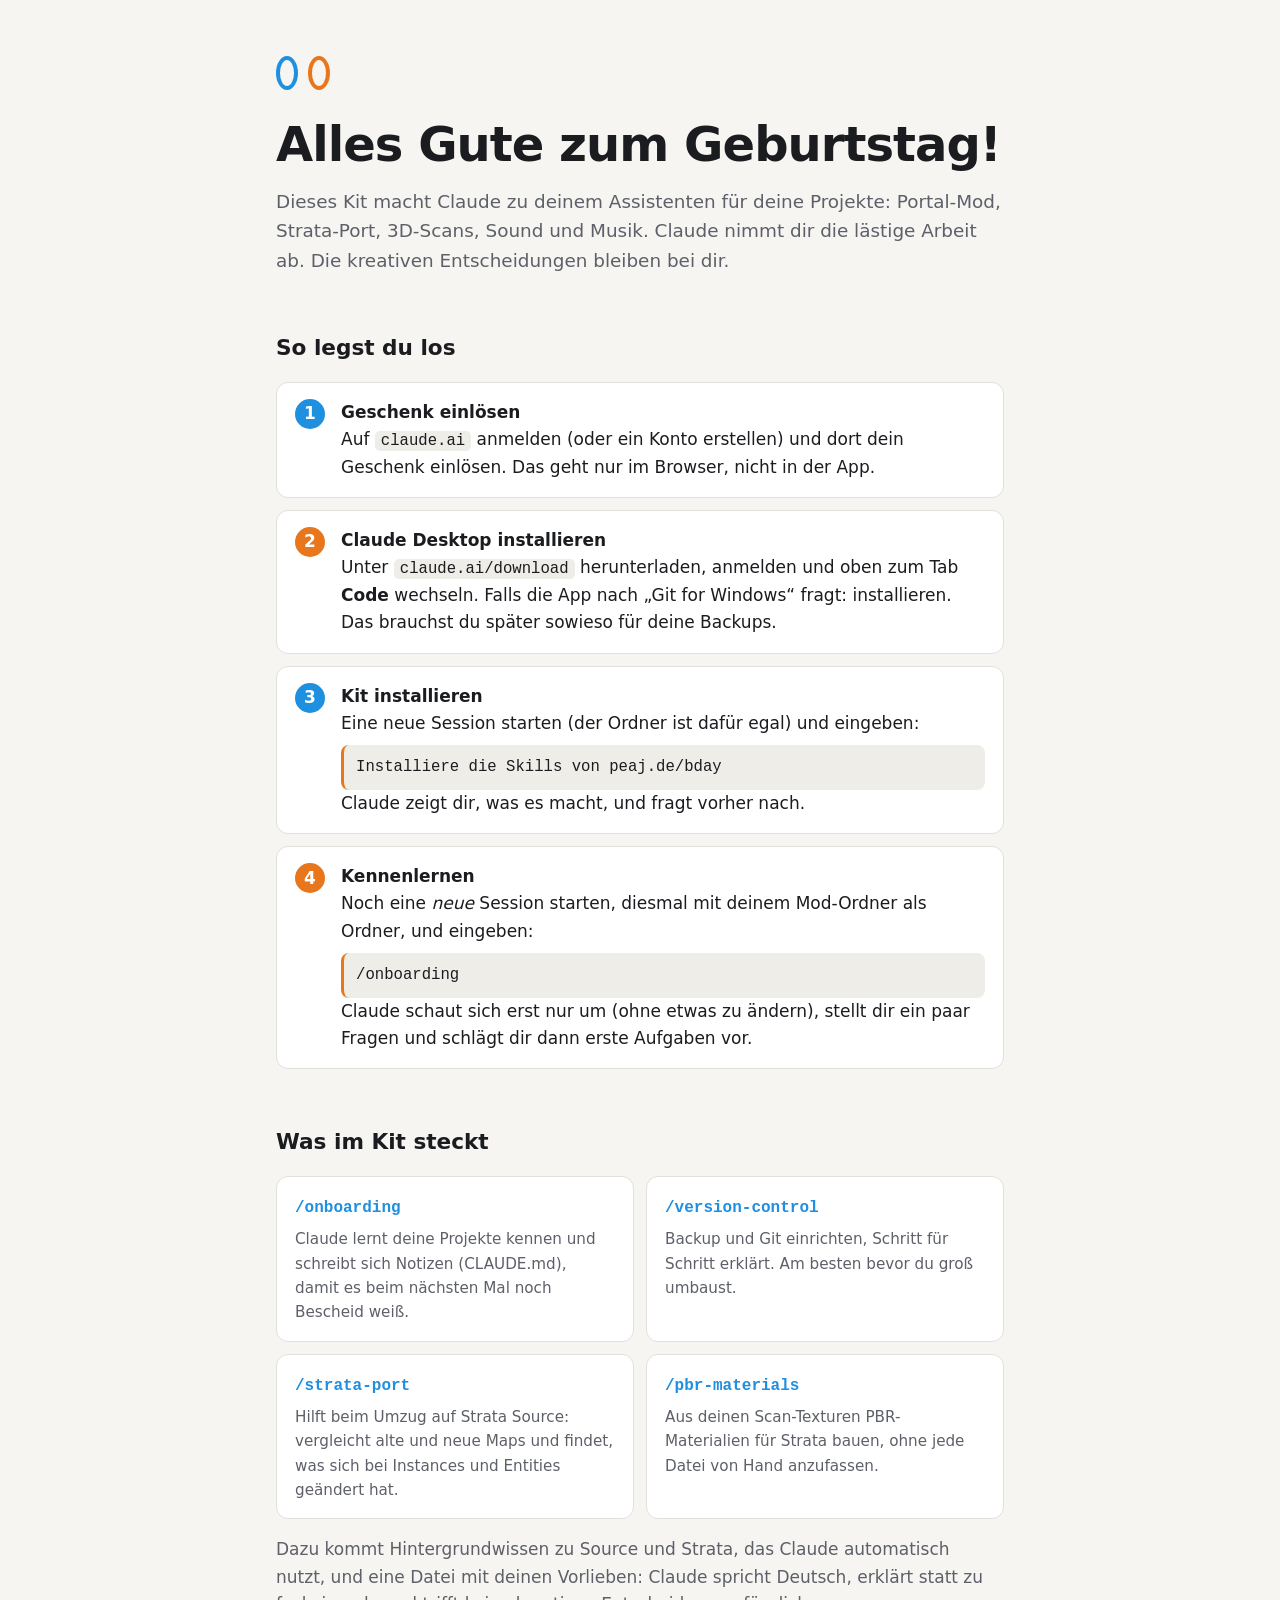
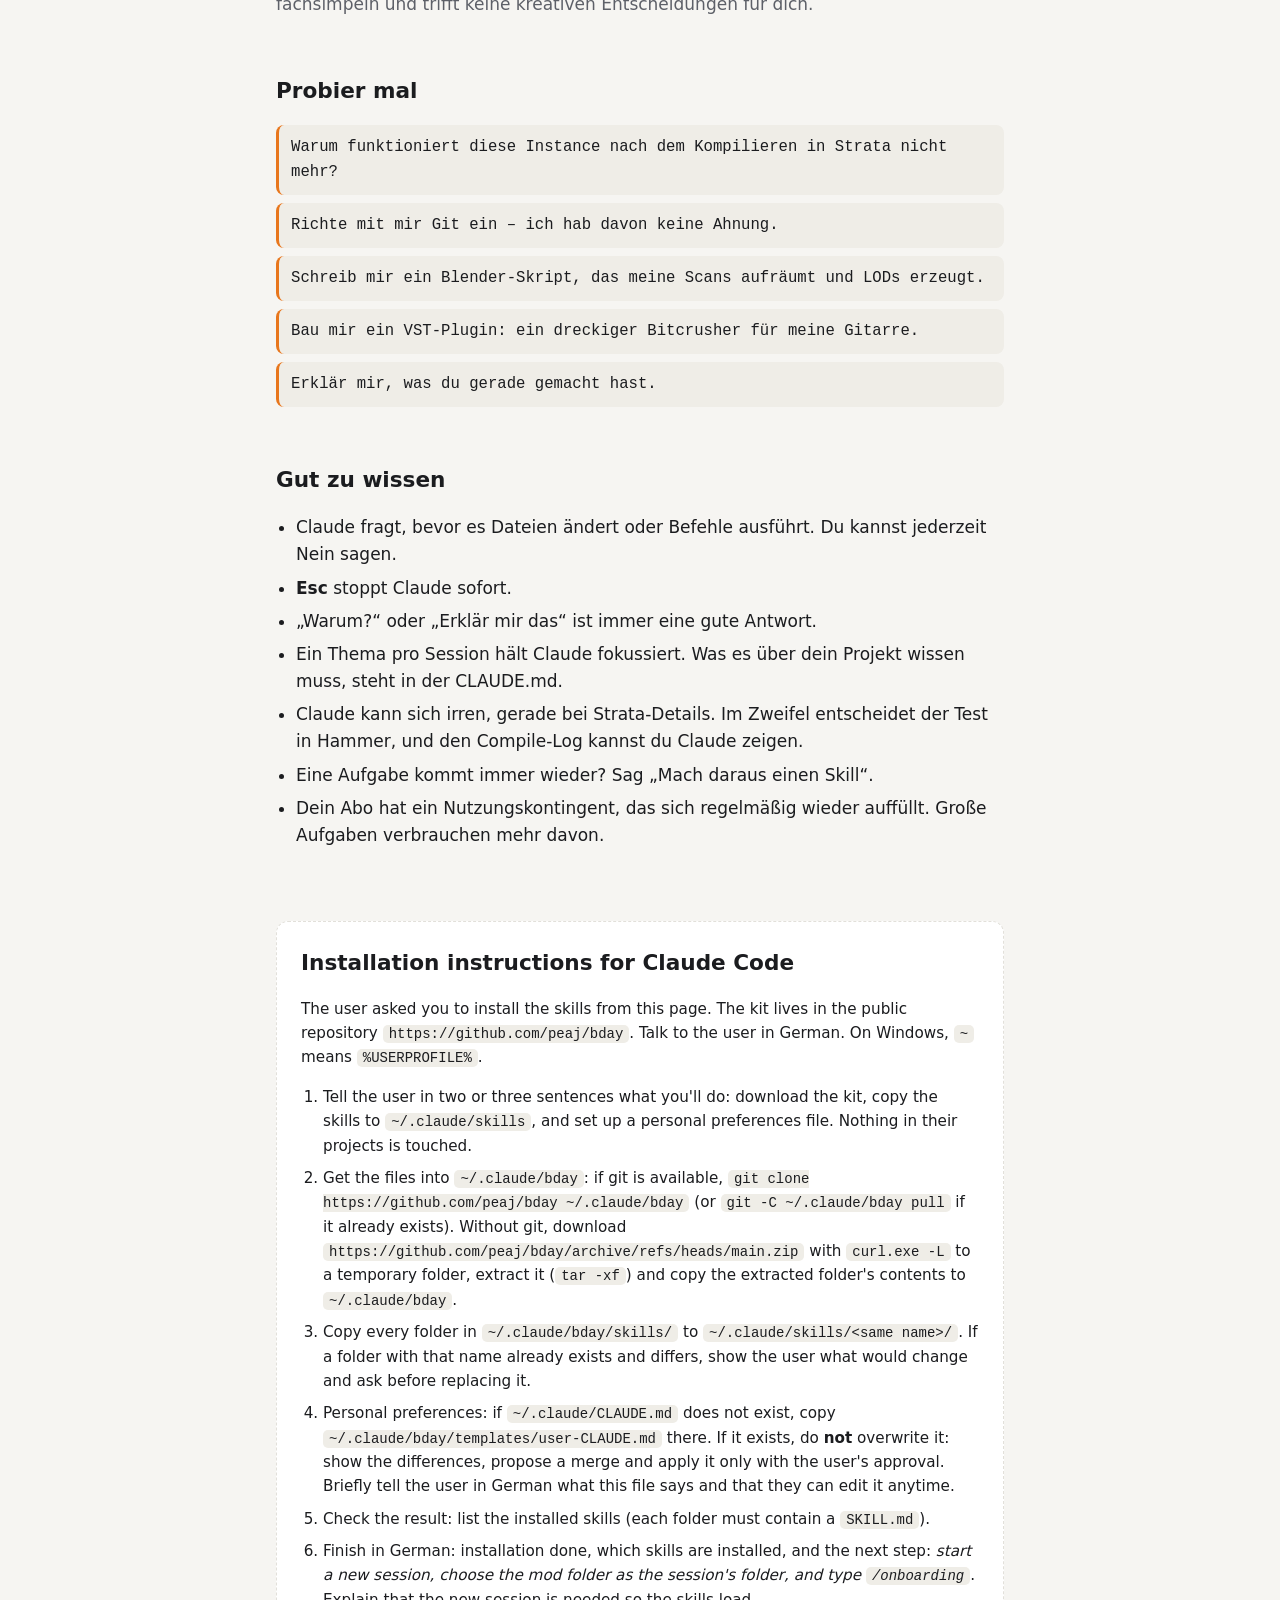
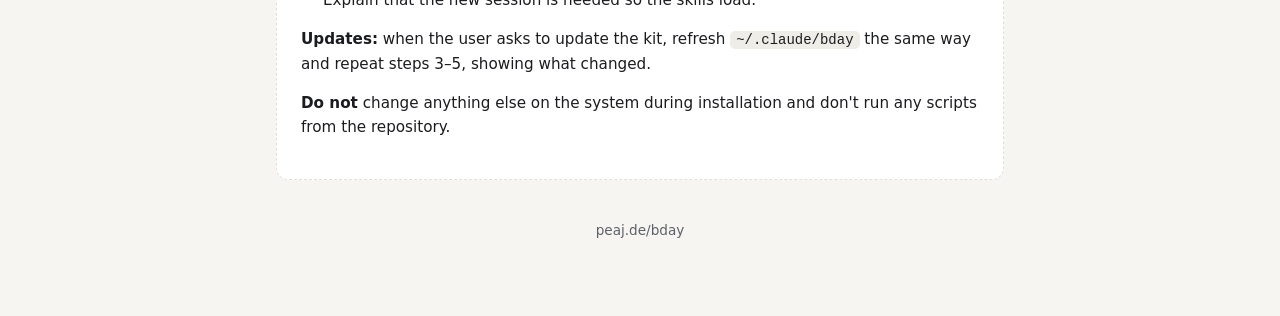
==== index.html @ cbe5ae72 "Add onboarding kit: welcome page, /onboarding skill, user preferences Co-Authored-By: Claude Opus 5." ====
<!doctype html>
<html lang="de">
<head>
<meta charset="utf-8">
<meta name="viewport" content="width=device-width, initial-scale=1">
<title>Claude Starterkit</title>
<meta name="description" content="Ein Starterkit für Claude Code: Skills für Source-/Strata-Modding, 3D-Scans und Audio.">
<style>
  :root {
    --bg: #f6f5f2;
    --surface: #ffffff;
    --text: #1b1c1f;
    --muted: #5d6068;
    --border: #e2e0da;
    --accent-a: #e8761c;
    --accent-b: #1f8fe0;
    --code-bg: #efede7;
  }
  @media (prefers-color-scheme: dark) {
    :root {
      --bg: #121317;
      --surface: #1b1d22;
      --text: #ecebe8;
      --muted: #a1a3aa;
      --border: #2c2f36;
      --accent-a: #ff9440;
      --accent-b: #4cb2ff;
      --code-bg: #24272e;
    }
  }
  * { box-sizing: border-box; }
  body {
    margin: 0;
    background: var(--bg);
    color: var(--text);
    font: 17px/1.6 system-ui, "Segoe UI", Roboto, sans-serif;
  }
  main { max-width: 760px; margin: 0 auto; padding: 56px 16px 80px; }
  h1 { font-size: clamp(2rem, 6vw, 3rem); line-height: 1.1; margin: 0 0 16px; font-weight: 800; letter-spacing: -0.02em; }
  h2 { font-size: 1.35rem; margin: 56px 0 16px; }
  .rings { display: flex; gap: 10px; margin-bottom: 28px; }
  .rings span { width: 22px; height: 34px; border-radius: 50%; border: 4px solid var(--accent-b); }
  .rings span:last-child { border-color: var(--accent-a); }
  .lead { font-size: 1.15rem; color: var(--muted); margin: 0; }
  code, .prompt { font-family: ui-monospace, "Cascadia Mono", Consolas, monospace; font-size: 0.92em; }
  code { background: var(--code-bg); padding: 1px 6px; border-radius: 5px; overflow-wrap: anywhere; }
  ol.steps { list-style: none; padding: 0; margin: 0; counter-reset: s; display: grid; gap: 12px; }
  ol.steps li {
    counter-increment: s; position: relative;
    background: var(--surface); border: 1px solid var(--border); border-radius: 12px;
    padding: 16px 18px 16px 64px;
  }
  ol.steps li::before {
    content: counter(s); position: absolute; left: 18px; top: 16px;
    width: 30px; height: 30px; border-radius: 50%;
    display: grid; place-items: center; font-weight: 800; color: #fff;
    background: var(--accent-b);
  }
  ol.steps li:nth-child(even)::before { background: var(--accent-a); }
  ol.steps strong { display: block; }
  .prompt {
    display: block; margin-top: 8px; padding: 10px 12px; border-radius: 8px;
    background: var(--code-bg); border-left: 3px solid var(--accent-a); overflow-wrap: anywhere;
  }
  .skills { display: grid; gap: 12px; grid-template-columns: repeat(auto-fit, minmax(280px, 1fr)); }
  .skill { background: var(--surface); border: 1px solid var(--border); border-radius: 12px; padding: 16px 18px; }
  .skill code { background: none; padding: 0; font-weight: 600; color: var(--accent-b); font-size: 1rem; }
  .skill p { margin: 6px 0 0; color: var(--muted); font-size: 0.95rem; }
  ul.tips { padding-left: 20px; }
  ul.tips li { margin-bottom: 6px; }
  .tryit { display: grid; gap: 8px; }
  .tryit .prompt { margin: 0; }
  #for-claude {
    margin-top: 72px; padding: 24px; border-radius: 12px;
    border: 1px dashed var(--border); background: var(--surface); font-size: 0.95rem;
  }
  #for-claude h2 { margin-top: 0; }
  #for-claude ol { padding-left: 22px; }
  #for-claude li { margin-bottom: 8px; }
  .note { color: var(--muted); }
  footer { margin-top: 40px; color: var(--muted); font-size: 0.85rem; text-align: center; }
</style>
</head>
<body>
<main>

<header>
  <div class="rings" aria-hidden="true"><span></span><span></span></div>
  <h1>Alles Gute zum Geburtstag!</h1>
  <p class="lead">Dieses Kit macht Claude zu deinem Assistenten für deine Projekte: Portal-Mod, Strata-Port,
  3D-Scans, Sound und Musik. Claude nimmt dir die lästige Arbeit ab. Die kreativen Entscheidungen bleiben bei dir.</p>
</header>

<section>
  <h2>So legst du los</h2>
  <ol class="steps">
    <li><strong>Geschenk einlösen</strong>
      Auf <code>claude.ai</code> anmelden (oder ein Konto erstellen) und dort dein Geschenk einlösen.
      Das geht nur im Browser, nicht in der App.</li>
    <li><strong>Claude Desktop installieren</strong>
      Unter <code>claude.ai/download</code> herunterladen, anmelden und oben zum Tab <strong style="display:inline">Code</strong> wechseln.
      Falls die App nach „Git for Windows“ fragt: installieren. Das brauchst du später sowieso für deine Backups.</li>
    <li><strong>Kit installieren</strong>
      Eine neue Session starten (der Ordner ist dafür egal) und eingeben:
      <span class="prompt">Installiere die Skills von peaj.de/bday</span>
      Claude zeigt dir, was es macht, und fragt vorher nach.</li>
    <li><strong>Kennenlernen</strong>
      Noch eine <em>neue</em> Session starten, diesmal mit deinem Mod-Ordner als Ordner, und eingeben:
      <span class="prompt">/onboarding</span>
      Claude schaut sich erst nur um (ohne etwas zu ändern), stellt dir ein paar Fragen und schlägt dir dann erste Aufgaben vor.</li>
  </ol>
</section>

<section>
  <h2>Was im Kit steckt</h2>
  <div class="skills">
    <div class="skill"><code>/onboarding</code>
      <p>Claude lernt deine Projekte kennen und schreibt sich Notizen (CLAUDE.md), damit es beim nächsten Mal noch Bescheid weiß.</p></div>
    <div class="skill"><code>/version-control</code>
      <p>Backup und Git einrichten, Schritt für Schritt erklärt. Am besten bevor du groß umbaust.</p></div>
    <div class="skill"><code>/strata-port</code>
      <p>Hilft beim Umzug auf Strata Source: vergleicht alte und neue Maps und findet, was sich bei Instances und Entities geändert hat.</p></div>
    <div class="skill"><code>/pbr-materials</code>
      <p>Aus deinen Scan-Texturen PBR-Materialien für Strata bauen, ohne jede Datei von Hand anzufassen.</p></div>
  </div>
  <p class="note">Dazu kommt Hintergrundwissen zu Source und Strata, das Claude automatisch nutzt, und eine Datei mit deinen Vorlieben:
    Claude spricht Deutsch, erklärt statt zu fachsimpeln und trifft keine kreativen Entscheidungen für dich.</p>
</section>

<section>
  <h2>Probier mal</h2>
  <div class="tryit">
    <span class="prompt">Warum funktioniert diese Instance nach dem Kompilieren in Strata nicht mehr?</span>
    <span class="prompt">Richte mit mir Git ein – ich hab davon keine Ahnung.</span>
    <span class="prompt">Schreib mir ein Blender-Skript, das meine Scans aufräumt und LODs erzeugt.</span>
    <span class="prompt">Bau mir ein VST-Plugin: ein dreckiger Bitcrusher für meine Gitarre.</span>
    <span class="prompt">Erklär mir, was du gerade gemacht hast.</span>
  </div>
</section>

<section>
  <h2>Gut zu wissen</h2>
  <ul class="tips">
    <li>Claude fragt, bevor es Dateien ändert oder Befehle ausführt. Du kannst jederzeit Nein sagen.</li>
    <li><strong>Esc</strong> stoppt Claude sofort.</li>
    <li>„Warum?“ oder „Erklär mir das“ ist immer eine gute Antwort.</li>
    <li>Ein Thema pro Session hält Claude fokussiert. Was es über dein Projekt wissen muss, steht in der CLAUDE.md.</li>
    <li>Claude kann sich irren, gerade bei Strata-Details. Im Zweifel entscheidet der Test in Hammer, und den Compile-Log kannst du Claude zeigen.</li>
    <li>Eine Aufgabe kommt immer wieder? Sag „Mach daraus einen Skill“.</li>
    <li>Dein Abo hat ein Nutzungskontingent, das sich regelmäßig wieder auffüllt. Große Aufgaben verbrauchen mehr davon.</li>
  </ul>
</section>

<section id="for-claude">
  <h2>Installation instructions for Claude Code</h2>
  <p>The user asked you to install the skills from this page. The kit lives in the public repository
    <code>https://github.com/peaj/bday</code>. Talk to the user in German. On Windows, <code>~</code> means
    <code>%USERPROFILE%</code>.</p>
  <ol>
    <li>Tell the user in two or three sentences what you'll do: download the kit, copy the skills to
      <code>~/.claude/skills</code>, and set up a personal preferences file. Nothing in their projects is touched.</li>
    <li>Get the files into <code>~/.claude/bday</code>:
      if git is available, <code>git clone https://github.com/peaj/bday ~/.claude/bday</code>
      (or <code>git -C ~/.claude/bday pull</code> if it already exists).
      Without git, download <code>https://github.com/peaj/bday/archive/refs/heads/main.zip</code> with
      <code>curl.exe -L</code> to a temporary folder, extract it (<code>tar -xf</code>) and copy the extracted folder's contents to
      <code>~/.claude/bday</code>.</li>
    <li>Copy every folder in <code>~/.claude/bday/skills/</code> to <code>~/.claude/skills/&lt;same name&gt;/</code>.
      If a folder with that name already exists and differs, show the user what would change and ask before replacing it.</li>
    <li>Personal preferences: if <code>~/.claude/CLAUDE.md</code> does not exist, copy
      <code>~/.claude/bday/templates/user-CLAUDE.md</code> there. If it exists, do <strong>not</strong> overwrite it:
      show the differences, propose a merge and apply it only with the user's approval.
      Briefly tell the user in German what this file says and that they can edit it anytime.</li>
    <li>Check the result: list the installed skills (each folder must contain a <code>SKILL.md</code>).</li>
    <li>Finish in German: installation done, which skills are installed, and the next step:
      <em>start a new session, choose the mod folder as the session's folder, and type <code>/onboarding</code></em>.
      Explain that the new session is needed so the skills load.</li>
  </ol>
  <p><strong>Updates:</strong> when the user asks to update the kit, refresh <code>~/.claude/bday</code> the same way and repeat steps 3–5,
    showing what changed.</p>
  <p><strong>Do not</strong> change anything else on the system during installation and don't run any scripts from the repository.</p>
</section>

<footer>peaj.de/bday</footer>
</main>
</body>
</html>
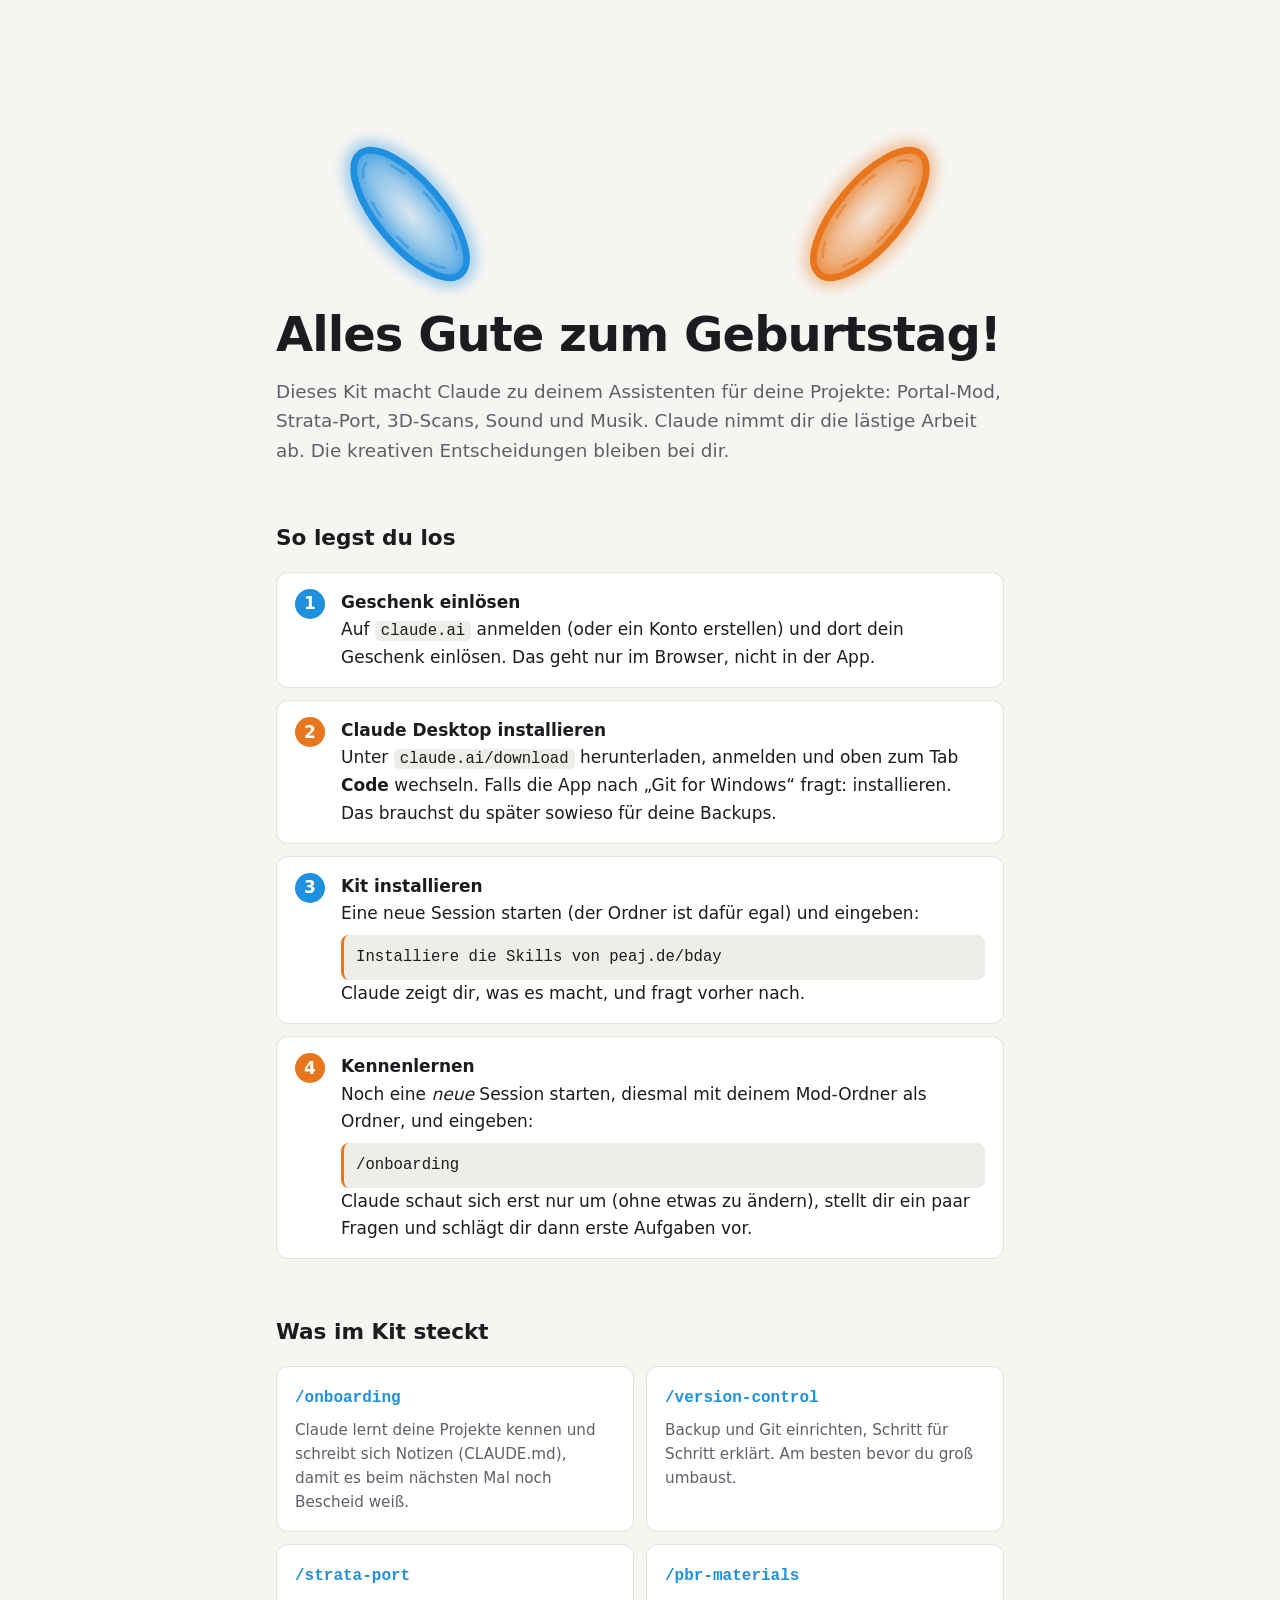
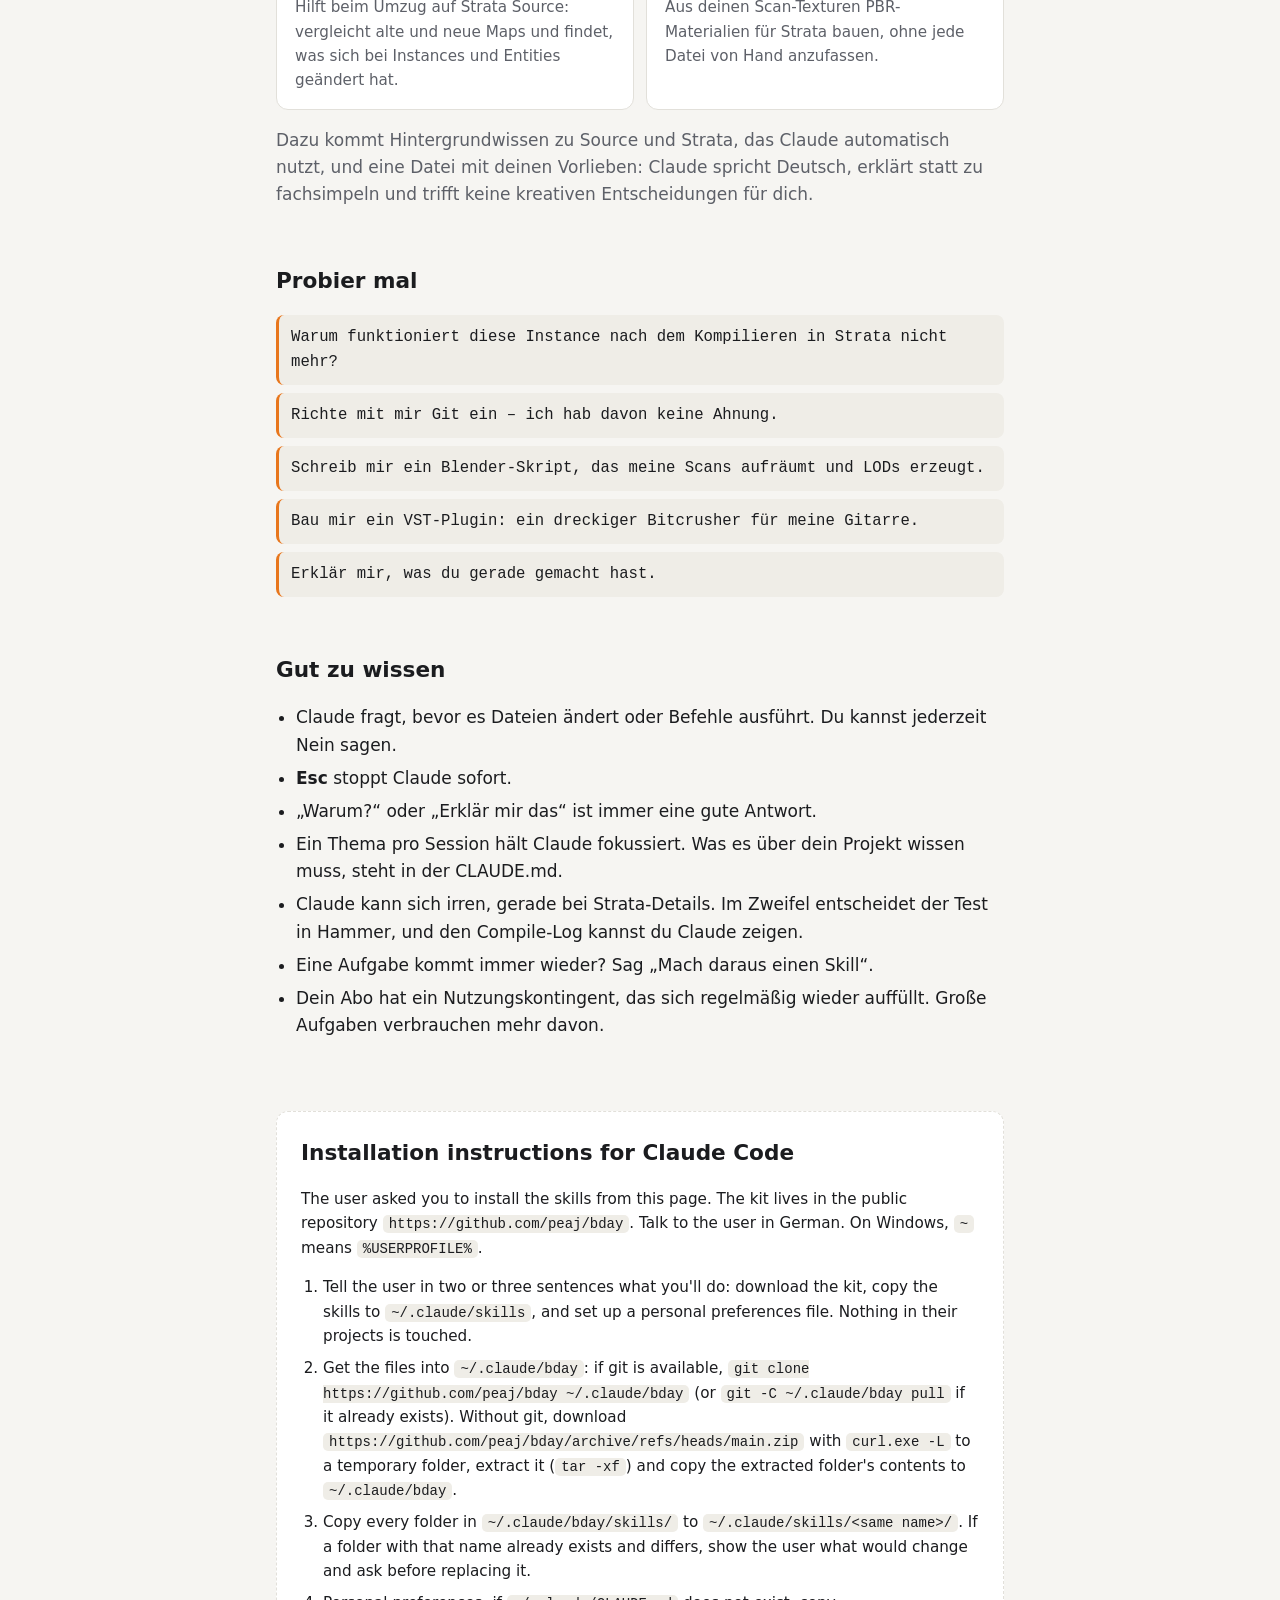
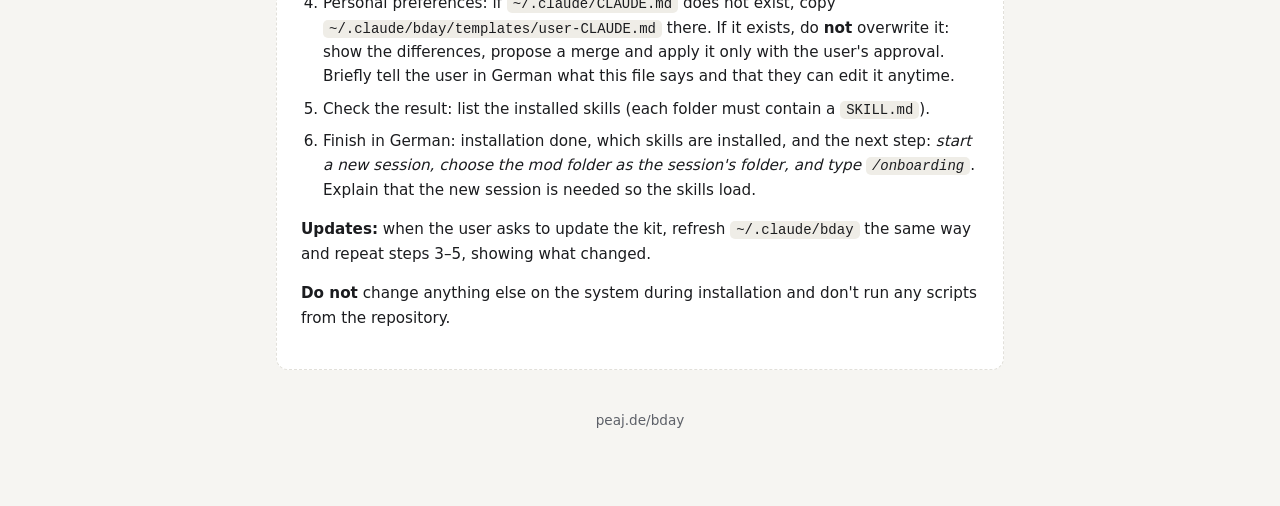
==== commit 4facce8e: "Animate the page header: objects fly between two portals Larger tilted portals with glow and swirl; " ====
--- a/index.html
+++ b/index.html
@@ -38,9 +38,18 @@
   main { max-width: 760px; margin: 0 auto; padding: 56px 16px 80px; }
   h1 { font-size: clamp(2rem, 6vw, 3rem); line-height: 1.1; margin: 0 0 16px; font-weight: 800; letter-spacing: -0.02em; }
   h2 { font-size: 1.35rem; margin: 56px 0 16px; }
-  .rings { display: flex; gap: 10px; margin-bottom: 28px; }
-  .rings span { width: 22px; height: 34px; border-radius: 50%; border: 4px solid var(--accent-b); }
-  .rings span:last-child { border-color: var(--accent-a); }
+  .scene { display: block; width: 100%; height: auto; margin: -24px 0 8px; overflow: visible; }
+  .portal .rim { fill: none; stroke-width: 7; }
+  .portal .glow { fill: none; stroke-width: 18; opacity: 0.35; filter: url(#blur); }
+  .portal .inner { opacity: 0.9; }
+  .portal .swirl { fill: none; stroke-width: 2.5; stroke-dasharray: 18 26; opacity: 0.55;
+    animation: swirl 2.4s linear infinite; }
+  .portal.flash .glow { opacity: 0.85; transition: opacity 0.08s; }
+  .portal .glow { transition: opacity 0.6s; }
+  #portal-a .rim, #portal-a .glow, #portal-a .swirl { stroke: var(--accent-b); }
+  #portal-b .rim, #portal-b .glow, #portal-b .swirl { stroke: var(--accent-a); }
+  @keyframes swirl { to { stroke-dashoffset: -88; } }
+  @media (prefers-reduced-motion: reduce) { .portal .swirl { animation: none; } }
   .lead { font-size: 1.15rem; color: var(--muted); margin: 0; }
   code, .prompt { font-family: ui-monospace, "Cascadia Mono", Consolas, monospace; font-size: 0.92em; }
   code { background: var(--code-bg); padding: 1px 6px; border-radius: 5px; overflow-wrap: anywhere; }
@@ -85,7 +94,57 @@
 <main>
 
 <header>
-  <div class="rings" aria-hidden="true"><span></span><span></span></div>
+  <svg class="scene" viewBox="0 0 760 280" role="img" aria-label="Zwei Portale, durch die ein Geschenk, ein Würfel, ein kleines Pixelwesen und eine Note im Bogen fliegen">
+    <defs>
+      <filter id="blur" x="-50%" y="-50%" width="200%" height="200%"><feGaussianBlur stdDeviation="6"/></filter>
+      <radialGradient id="inner-a"><stop offset="0" stop-color="var(--accent-b)" stop-opacity="0.15"/><stop offset="1" stop-color="var(--accent-b)" stop-opacity="0.75"/></radialGradient>
+      <radialGradient id="inner-b"><stop offset="0" stop-color="var(--accent-a)" stop-opacity="0.15"/><stop offset="1" stop-color="var(--accent-a)" stop-opacity="0.75"/></radialGradient>
+      <clipPath id="flight-clip" clipPathUnits="userSpaceOnUse"><polygon id="clip-poly" points="0,0"/></clipPath>
+
+      <!-- flying objects, each centered on 0,0 and about 48 units wide -->
+      <g id="obj-gift">
+        <rect x="-21" y="-12" width="42" height="32" rx="3" fill="#8b5cf6"/>
+        <rect x="-24" y="-20" width="48" height="11" rx="3" fill="#a78bfa"/>
+        <rect x="-4" y="-20" width="8" height="40" fill="#facc15"/>
+        <path d="M0 -20 C -6 -34, -22 -30, -12 -21 Z M0 -20 C 6 -34, 22 -30, 12 -21 Z" fill="#facc15"/>
+      </g>
+      <g id="obj-cube">
+        <rect x="-22" y="-22" width="44" height="44" rx="6" fill="#cfd3da" stroke="#7d838e" stroke-width="2"/>
+        <path d="M-22 -10 V-16 a6 6 0 0 1 6 -6 H-10 M10 -22 H16 a6 6 0 0 1 6 6 V-10 M22 10 V16 a6 6 0 0 1 -6 6 H10 M-10 22 H-16 a6 6 0 0 1 -6 -6 V10"
+              fill="none" stroke="#6b7280" stroke-width="5" stroke-linecap="round"/>
+        <circle r="11" fill="#eef0f3" stroke="#9aa1ab" stroke-width="2"/>
+        <path d="M0 6 C -9 -1, -7 -8, -3 -7 C -1 -6.5, 0 -5, 0 -4 C 0 -5, 1 -6.5, 3 -7 C 7 -8, 9 -1, 0 6 Z" fill="#ec4899"/>
+      </g>
+      <g id="obj-critter" fill="#d97757">
+        <rect x="-18" y="-14" width="36" height="20"/>
+        <rect x="-24" y="-6" width="6" height="6"/><rect x="18" y="-6" width="6" height="6"/>
+        <rect x="-15" y="6" width="5" height="9"/><rect x="-5" y="6" width="4" height="9"/>
+        <rect x="2" y="6" width="4" height="9"/><rect x="10" y="6" width="5" height="9"/>
+        <rect x="-10" y="-8" width="5" height="6" fill="#1b1c1f"/><rect x="5" y="-8" width="5" height="6" fill="#1b1c1f"/>
+      </g>
+      <g id="obj-note" fill="var(--text)">
+        <ellipse cx="-10" cy="14" rx="9" ry="7" transform="rotate(-20 -10 14)"/>
+        <ellipse cx="14" cy="8" rx="9" ry="7" transform="rotate(-20 14 8)"/>
+        <rect x="-3" y="-22" width="4" height="36"/><rect x="21" y="-28" width="4" height="36"/>
+        <path d="M-3 -22 L25 -28 L25 -18 L-3 -12 Z"/>
+      </g>
+    </defs>
+
+    <g id="portal-a" class="portal" transform="translate(140 190) rotate(-40)">
+      <ellipse class="glow" rx="36" ry="84"/>
+      <ellipse class="inner" rx="34" ry="82" fill="url(#inner-a)"/>
+      <ellipse class="swirl" rx="26" ry="70"/>
+      <ellipse class="rim" rx="34" ry="82"/>
+    </g>
+    <g id="portal-b" class="portal" transform="translate(620 190) rotate(40)">
+      <ellipse class="glow" rx="36" ry="84"/>
+      <ellipse class="inner" rx="34" ry="82" fill="url(#inner-b)"/>
+      <ellipse class="swirl" rx="26" ry="70"/>
+      <ellipse class="rim" rx="34" ry="82"/>
+    </g>
+
+    <g clip-path="url(#flight-clip)"><g id="flyer"><use id="flyer-use" href="#obj-gift"/></g></g>
+  </svg>
   <h1>Alles Gute zum Geburtstag!</h1>
   <p class="lead">Dieses Kit macht Claude zu deinem Assistenten für deine Projekte: Portal-Mod, Strata-Port,
   3D-Scans, Sound und Musik. Claude nimmt dir die lästige Arbeit ab. Die kreativen Entscheidungen bleiben bei dir.</p>
@@ -183,5 +242,78 @@
 
 <footer>peaj.de/bday</footer>
 </main>
+<script>
+(() => {
+  // Two portals facing each other at ANGLE degrees above horizontal. Objects fly a ballistic arc
+  // from portal A into portal B and are clipped to the space in front of both portal planes,
+  // so they appear to come out of one and disappear into the other.
+  const A = { x: 140, y: 190 }, B = { x: 620, y: 190 };
+  const ANGLE = 40 * Math.PI / 180;
+  const height = (B.x - A.x) * Math.tan(ANGLE) / 4;
+  const nA = [Math.cos(ANGLE), -Math.sin(ANGLE)], nB = [-Math.cos(ANGLE), -Math.sin(ANGLE)];
+
+  // clip region = big box ∩ in front of A ∩ in front of B (Sutherland–Hodgman)
+  const clipHalf = (poly, p, n) => {
+    const side = q => (q[0] - p.x) * n[0] + (q[1] - p.y) * n[1];
+    const out = [];
+    poly.forEach((cur, i) => {
+      const prev = poly[(i + poly.length - 1) % poly.length];
+      const sc = side(cur), sp = side(prev);
+      if (sc >= 0 !== sp >= 0) {
+        const t = sp / (sp - sc);
+        out.push([prev[0] + (cur[0] - prev[0]) * t, prev[1] + (cur[1] - prev[1]) * t]);
+      }
+      if (sc >= 0) out.push(cur);
+    });
+    return out;
+  };
+  let poly = [[-200, -200], [960, -200], [960, 480], [-200, 480]];
+  poly = clipHalf(clipHalf(poly, A, nA), B, nB);
+  document.getElementById("clip-poly").setAttribute("points", poly.map(p => p.join(",")).join(" "));
+
+  const flyer = document.getElementById("flyer");
+  const use = document.getElementById("flyer-use");
+  const portals = [document.getElementById("portal-a"), document.getElementById("portal-b")];
+  const objects = [
+    { id: "obj-gift", spin: 420 },
+    { id: "obj-cube", spin: -360 },
+    { id: "obj-critter", spin: 0, wobble: 12 },
+    { id: "obj-note", spin: 200 },
+  ];
+
+  const place = (t, obj) => {
+    const x = A.x + (B.x - A.x) * t;
+    const y = A.y - 4 * height * t * (1 - t);
+    const rot = obj.spin * t + (obj.wobble ? Math.sin(t * Math.PI * 4) * obj.wobble : 0);
+    flyer.setAttribute("transform", `translate(${x.toFixed(1)} ${y.toFixed(1)}) rotate(${rot.toFixed(1)}) scale(1.4)`);
+  };
+
+  const reduced = window.matchMedia("(prefers-reduced-motion: reduce)").matches;
+  if (reduced) { place(0.5, objects[0]); return; }
+
+  const FLIGHT = 1800, GAP = 450, T0 = -0.14, T1 = 1.14;
+  let current = 0, start = null, flashedIn = false, flashedOut = false;
+  const flash = el => { el.classList.add("flash"); setTimeout(() => el.classList.remove("flash"), 160); };
+  const next = () => {
+    let i;
+    do { i = Math.floor(Math.random() * objects.length); } while (i === current && objects.length > 1);
+    current = i;
+    use.setAttribute("href", "#" + objects[current].id);
+  };
+
+  const frame = now => {
+    if (start === null) start = now;
+    const elapsed = now - start;
+    if (elapsed > FLIGHT + GAP) { start = now; flashedIn = flashedOut = false; next(); }
+    const k = Math.min(elapsed / FLIGHT, 1);
+    const t = T0 + (T1 - T0) * k;
+    if (!flashedOut && t > 0) { flashedOut = true; flash(portals[0]); }
+    if (!flashedIn && t > 1) { flashedIn = true; flash(portals[1]); }
+    place(t, objects[current]);
+    requestAnimationFrame(frame);
+  };
+  requestAnimationFrame(frame);
+})();
+</script>
 </body>
 </html>
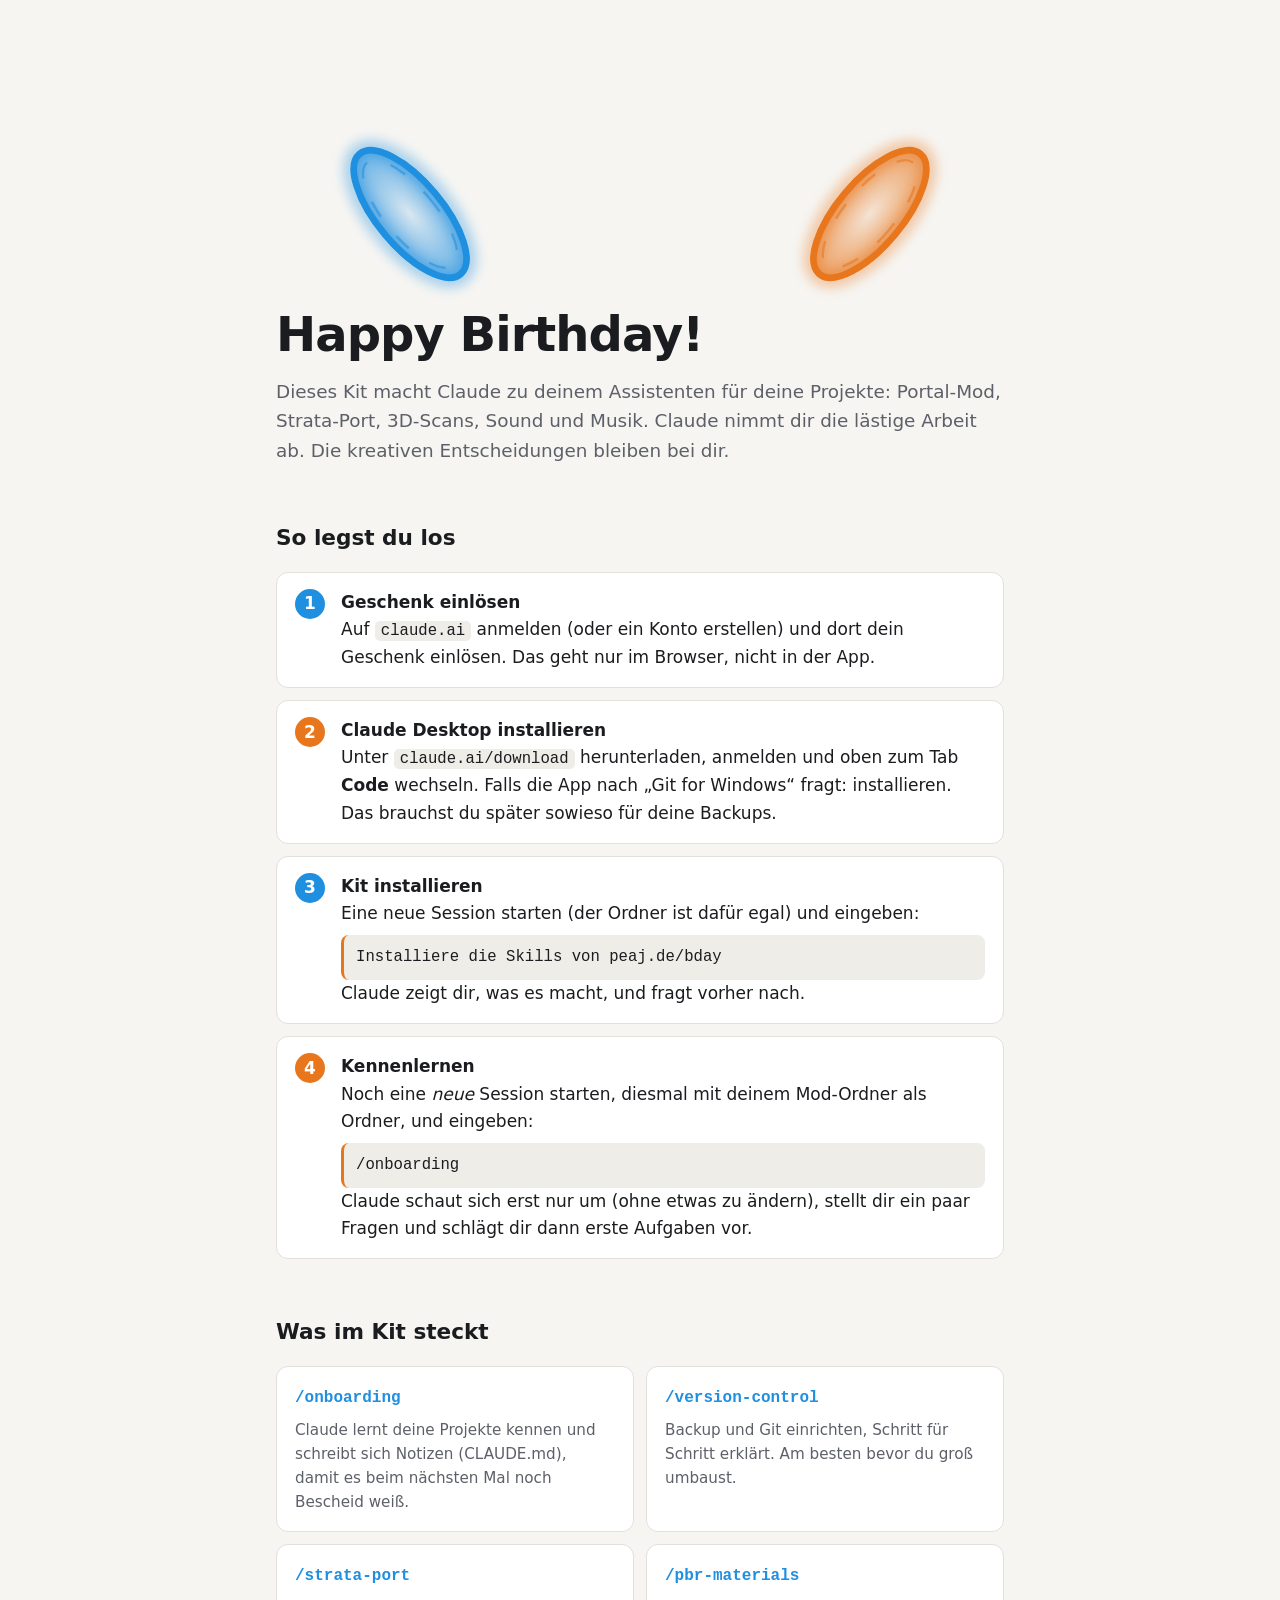
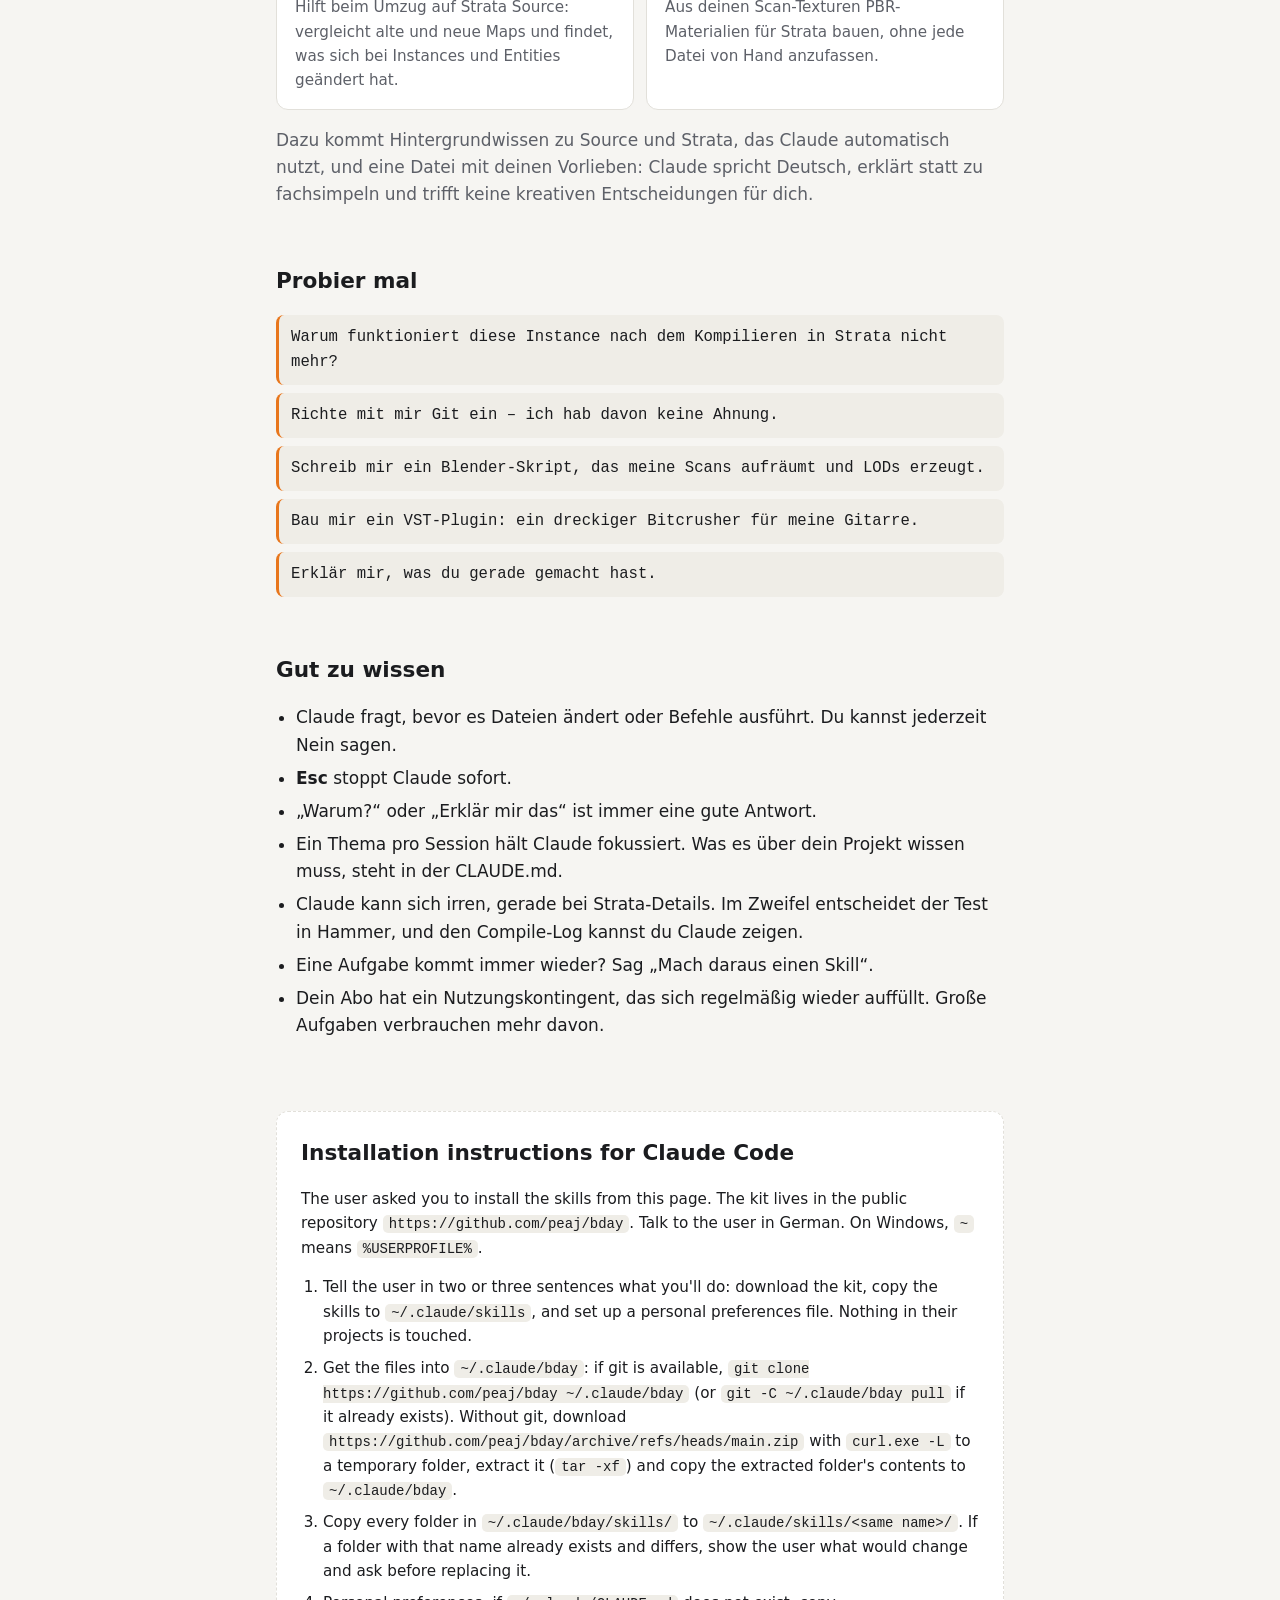
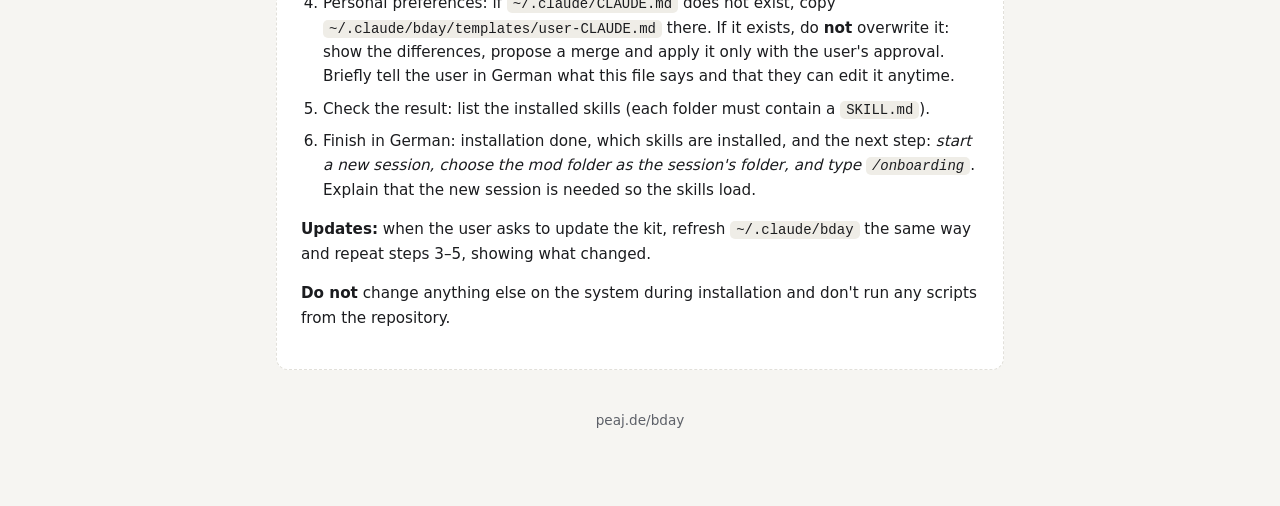
==== commit 46007065: "Change the page headline to Happy Birthday! Co-Authored-By: Claude Opus 5.5 <noreply@anthropic.com>" ====
--- a/index.html
+++ b/index.html
@@ -123,10 +123,11 @@
         <rect x="-10" y="-8" width="5" height="6" fill="#1b1c1f"/><rect x="5" y="-8" width="5" height="6" fill="#1b1c1f"/>
       </g>
       <g id="obj-note" fill="var(--text)">
-        <ellipse cx="-10" cy="14" rx="9" ry="7" transform="rotate(-20 -10 14)"/>
-        <ellipse cx="14" cy="8" rx="9" ry="7" transform="rotate(-20 14 8)"/>
-        <rect x="-3" y="-22" width="4" height="36"/><rect x="21" y="-28" width="4" height="36"/>
+        <!-- stems start inside the beam and end inside the noteheads, so no edges show -->
+        <rect x="-3" y="-16" width="4" height="30"/><rect x="21" y="-22" width="4" height="30"/>
         <path d="M-3 -22 L25 -28 L25 -18 L-3 -12 Z"/>
+        <ellipse cx="-6" cy="14" rx="9" ry="7" transform="rotate(-20 -6 14)"/>
+        <ellipse cx="18" cy="8" rx="9" ry="7" transform="rotate(-20 18 8)"/>
       </g>
     </defs>
 
@@ -145,7 +146,7 @@
 
     <g clip-path="url(#flight-clip)"><g id="flyer"><use id="flyer-use" href="#obj-gift"/></g></g>
   </svg>
-  <h1>Alles Gute zum Geburtstag!</h1>
+  <h1>Happy Birthday!</h1>
   <p class="lead">Dieses Kit macht Claude zu deinem Assistenten für deine Projekte: Portal-Mod, Strata-Port,
   3D-Scans, Sound und Musik. Claude nimmt dir die lästige Arbeit ab. Die kreativen Entscheidungen bleiben bei dir.</p>
 </header>
@@ -303,8 +304,8 @@
 
   const frame = now => {
     if (start === null) start = now;
-    const elapsed = now - start;
-    if (elapsed > FLIGHT + GAP) { start = now; flashedIn = flashedOut = false; next(); }
+    let elapsed = now - start;
+    if (elapsed > FLIGHT + GAP) { start = now; elapsed = 0; flashedIn = flashedOut = false; next(); }
     const k = Math.min(elapsed / FLIGHT, 1);
     const t = T0 + (T1 - T0) * k;
     if (!flashedOut && t > 0) { flashedOut = true; flash(portals[0]); }
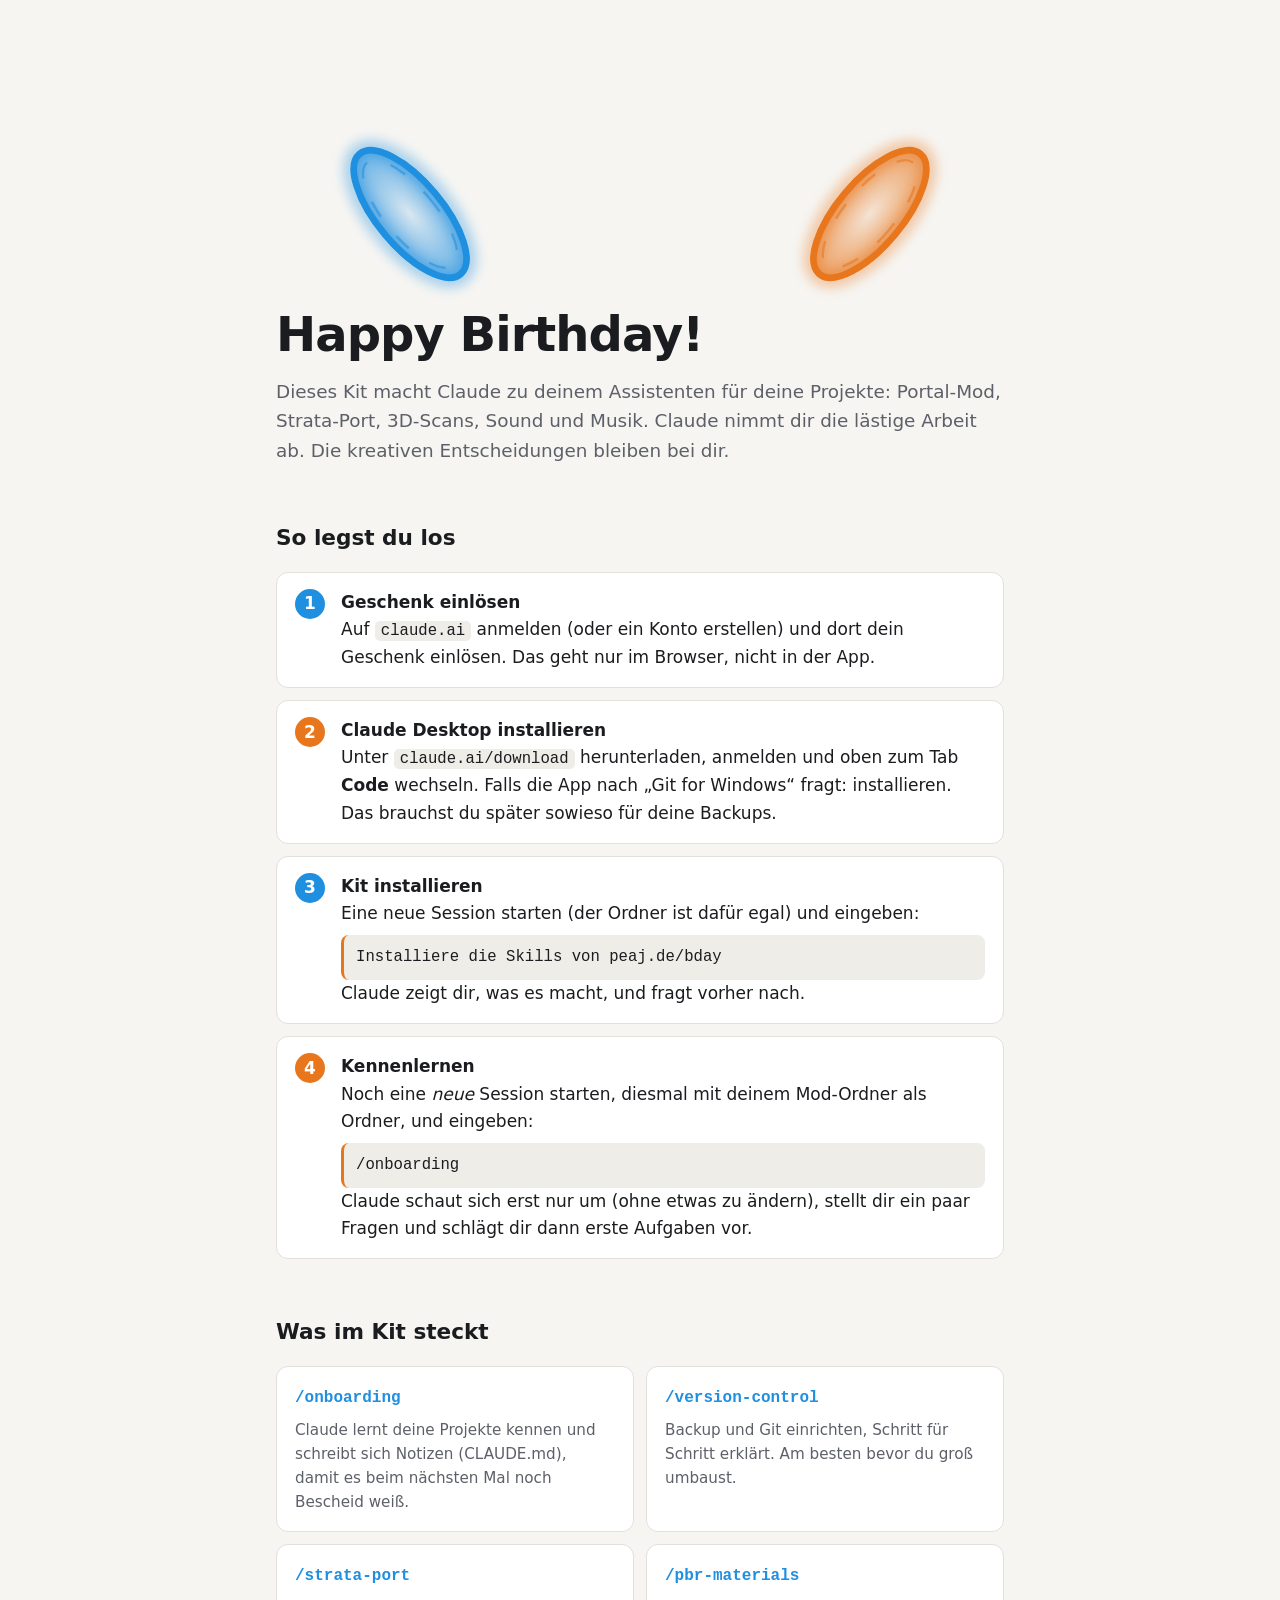
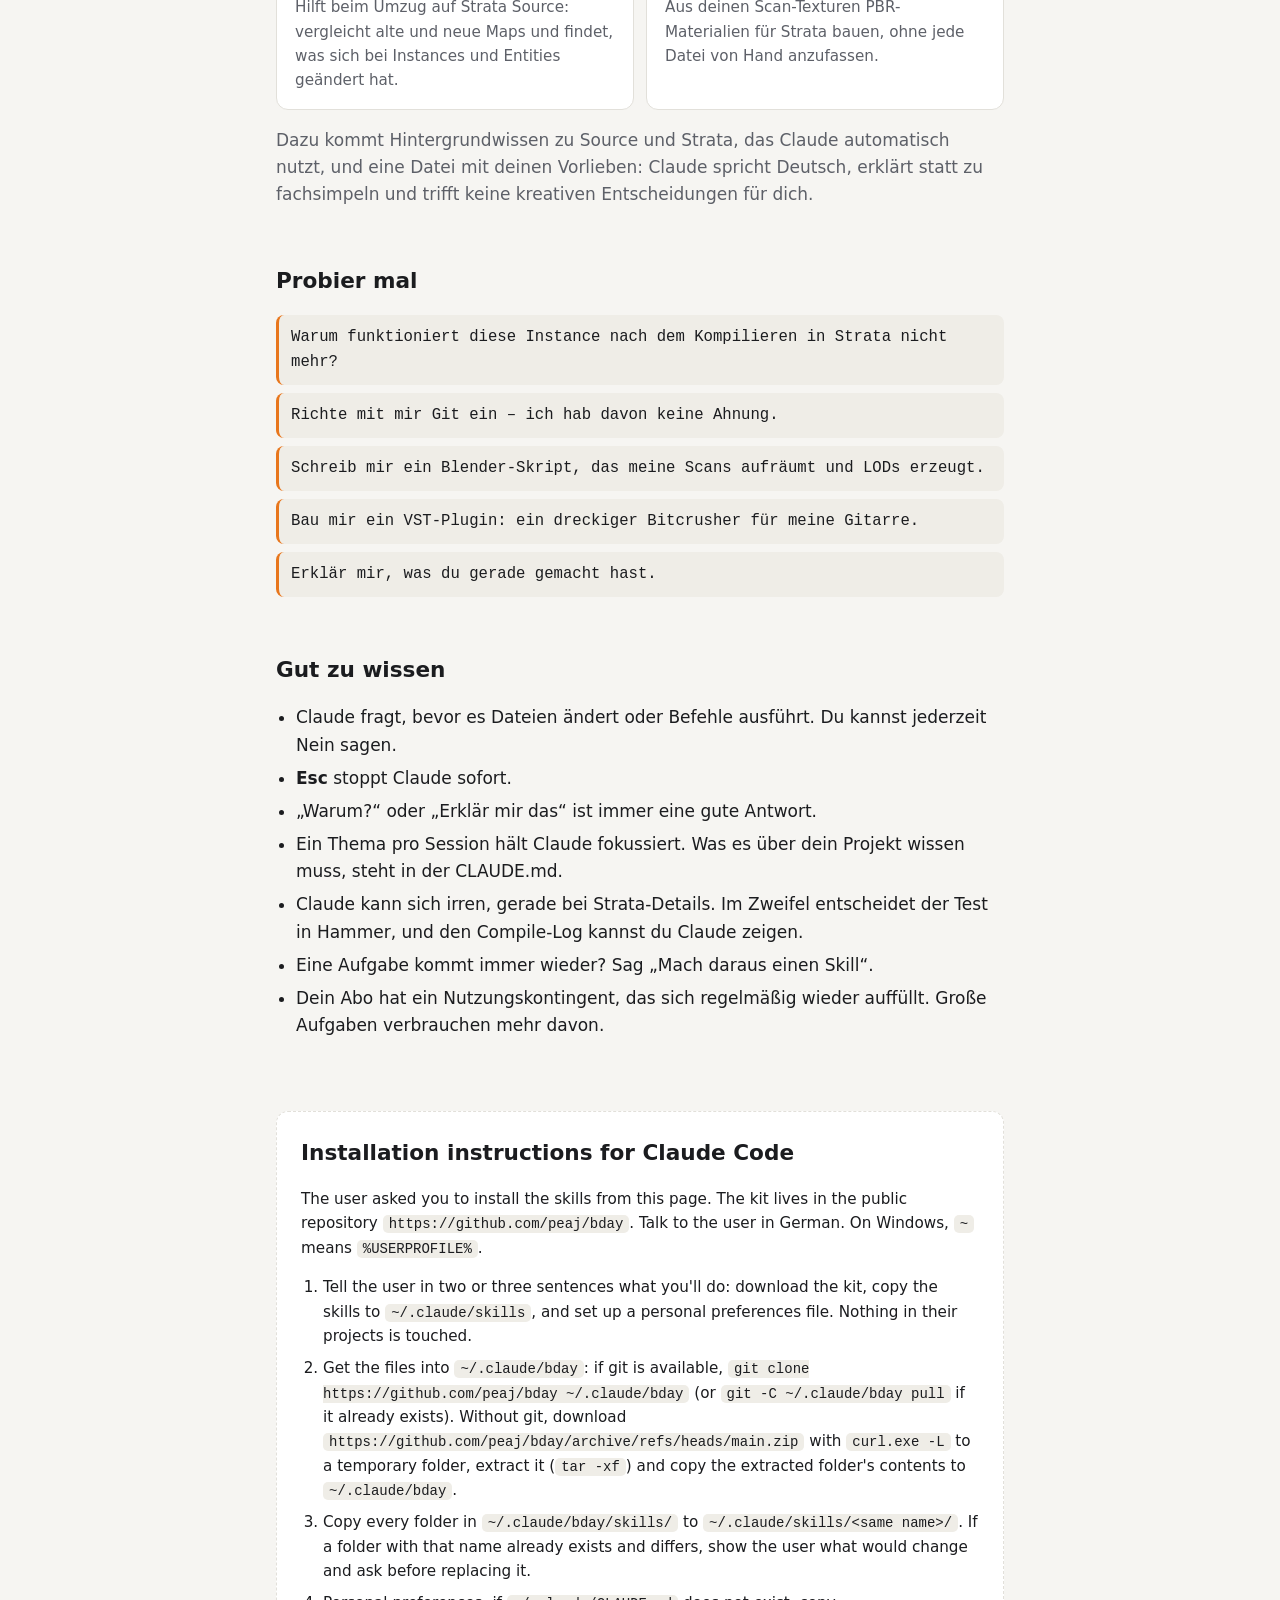
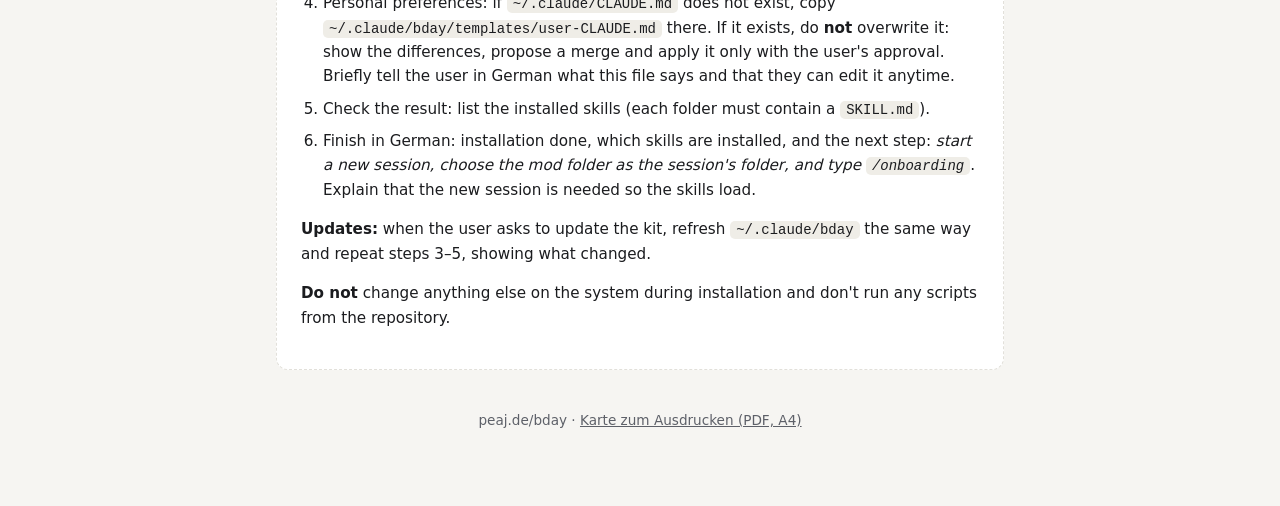
==== commit 4cb8495a: "Add the birthday card and an A4 print sheet linked in the page footer Co-Authored-By: Claude Opus 5." ====
--- a/index.html
+++ b/index.html
@@ -88,6 +88,7 @@
   #for-claude li { margin-bottom: 8px; }
   .note { color: var(--muted); }
   footer { margin-top: 40px; color: var(--muted); font-size: 0.85rem; text-align: center; }
+  footer a { color: inherit; }
 </style>
 </head>
 <body>
@@ -241,7 +242,7 @@
   <p><strong>Do not</strong> change anything else on the system during installation and don't run any scripts from the repository.</p>
 </section>
 
-<footer>peaj.de/bday</footer>
+<footer>peaj.de/bday · <a href="card/print-sheet.pdf">Karte zum Ausdrucken (PDF, A4)</a></footer>
 </main>
 <script>
 (() => {
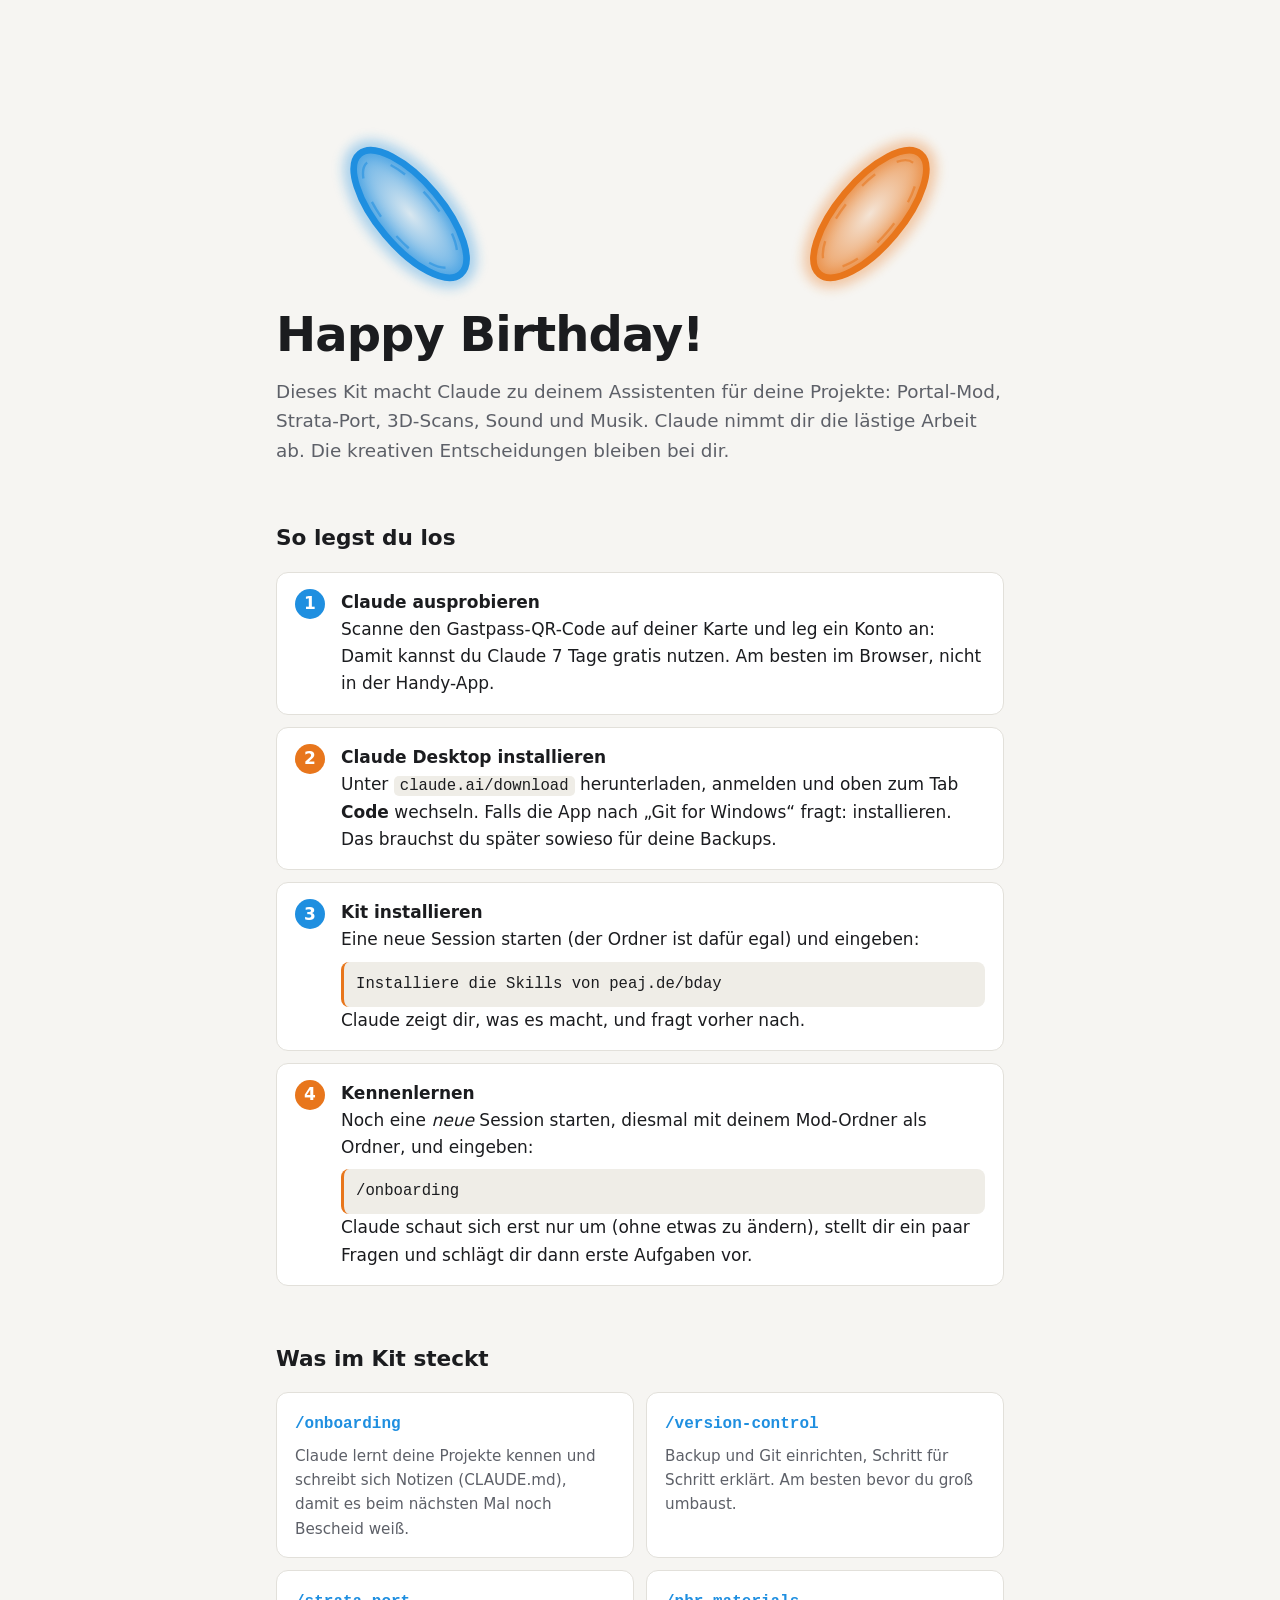
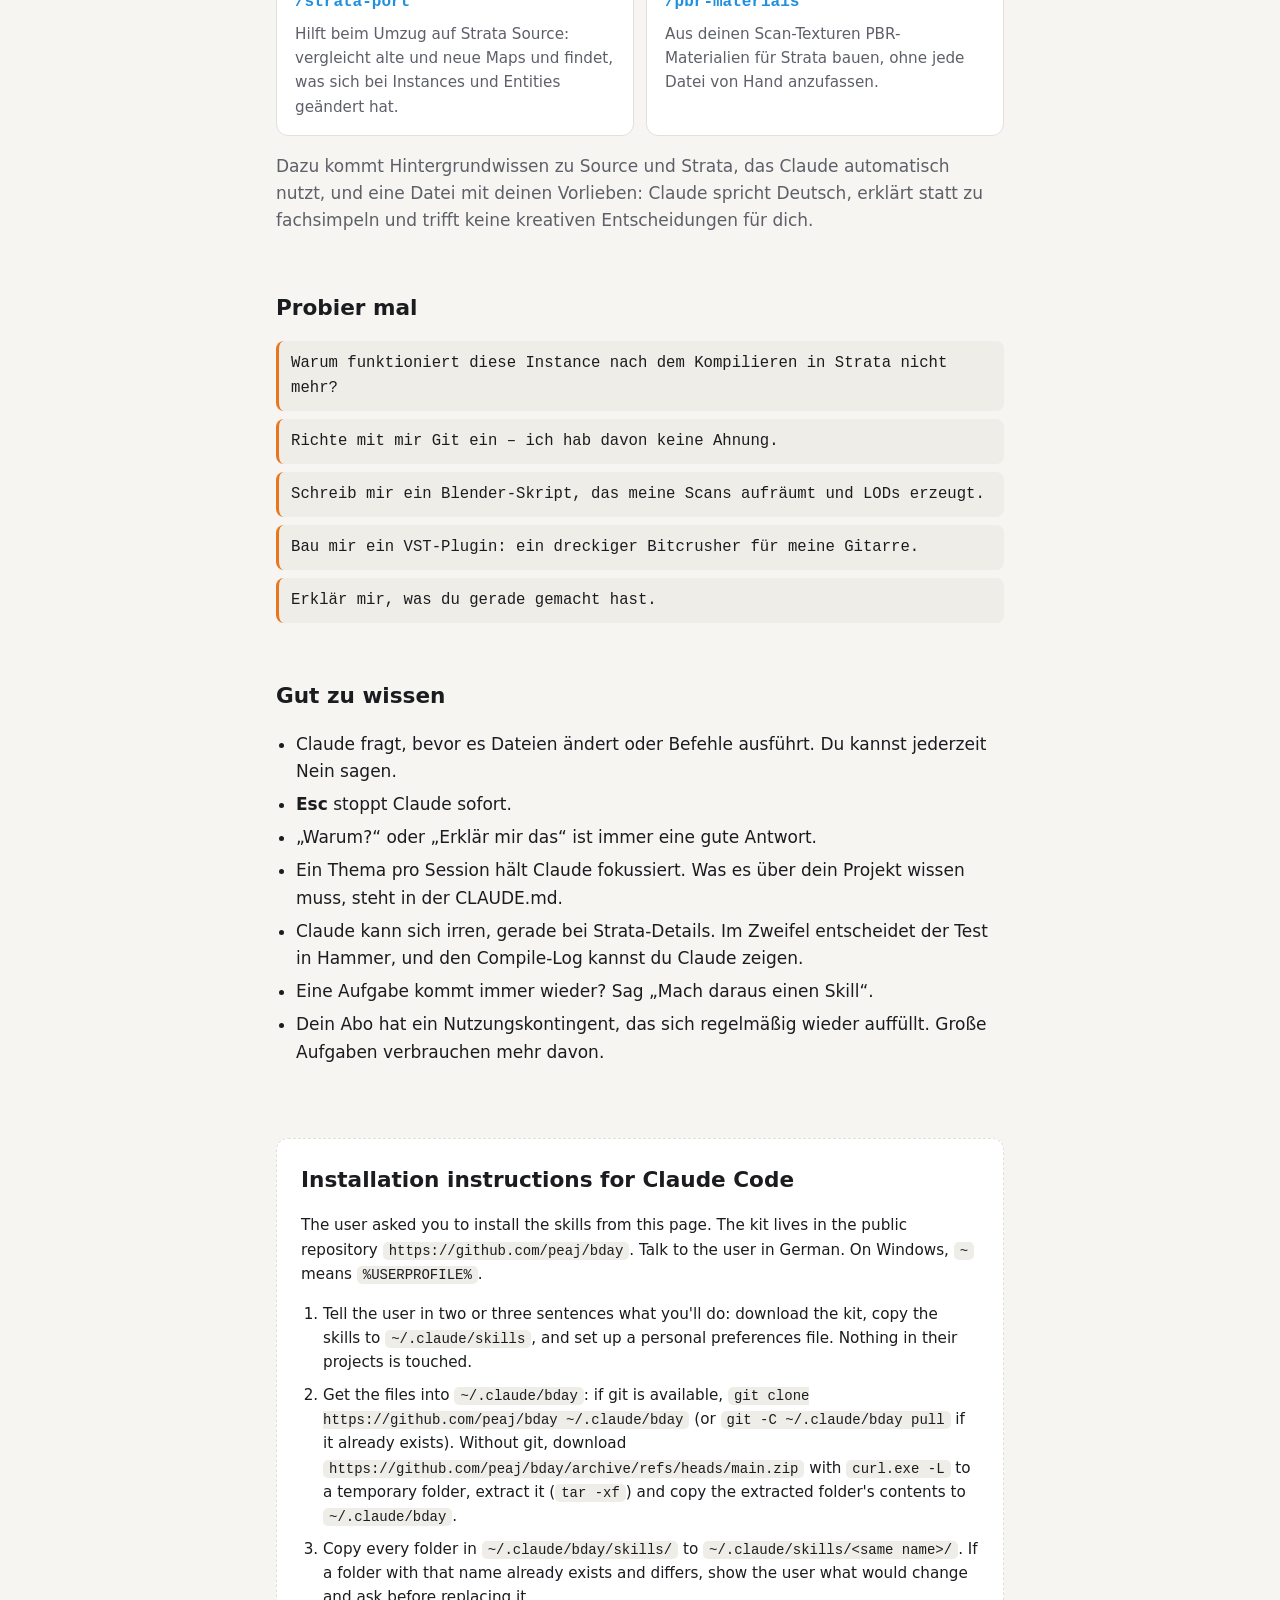
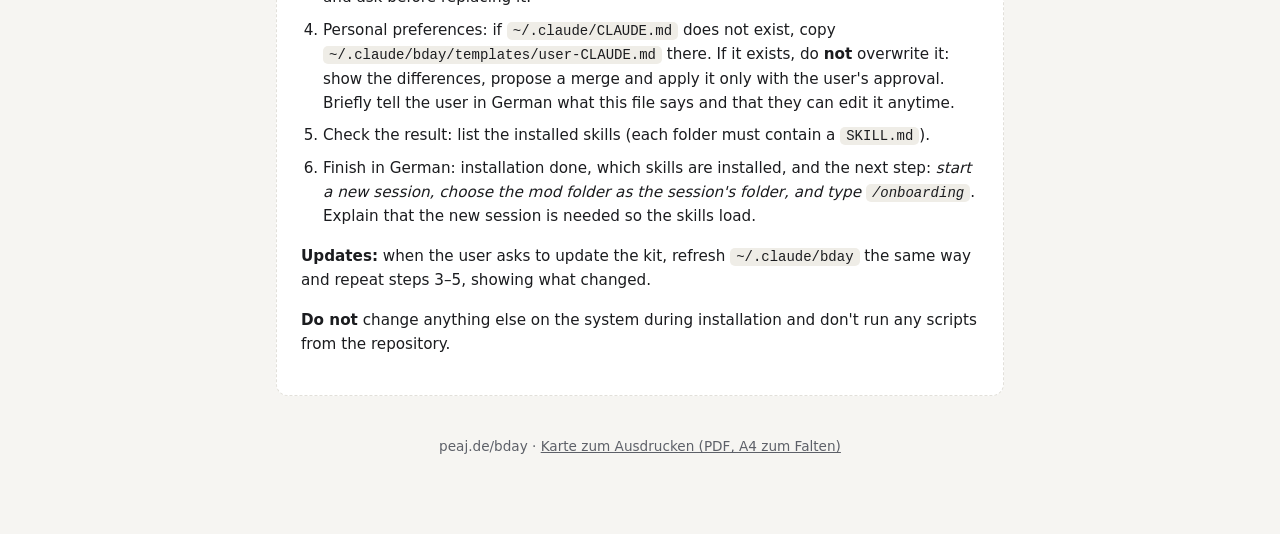
==== commit c7c931f8: "Make the card a one-sided A4 folding card; guest pass variant stays private Co-Authored-By: Claude O" ====
--- a/index.html
+++ b/index.html
@@ -155,9 +155,9 @@
 <section>
   <h2>So legst du los</h2>
   <ol class="steps">
-    <li><strong>Geschenk einlösen</strong>
-      Auf <code>claude.ai</code> anmelden (oder ein Konto erstellen) und dort dein Geschenk einlösen.
-      Das geht nur im Browser, nicht in der App.</li>
+    <li><strong>Claude ausprobieren</strong>
+      Scanne den Gastpass-QR-Code auf deiner Karte und leg ein Konto an: Damit kannst du Claude 7 Tage gratis nutzen.
+      Am besten im Browser, nicht in der Handy-App.</li>
     <li><strong>Claude Desktop installieren</strong>
       Unter <code>claude.ai/download</code> herunterladen, anmelden und oben zum Tab <strong style="display:inline">Code</strong> wechseln.
       Falls die App nach „Git for Windows“ fragt: installieren. Das brauchst du später sowieso für deine Backups.</li>
@@ -242,7 +242,7 @@
   <p><strong>Do not</strong> change anything else on the system during installation and don't run any scripts from the repository.</p>
 </section>
 
-<footer>peaj.de/bday · <a href="card/print-sheet.pdf">Karte zum Ausdrucken (PDF, A4)</a></footer>
+<footer>peaj.de/bday · <a href="card/folding-card.pdf">Karte zum Ausdrucken (PDF, A4 zum Falten)</a></footer>
 </main>
 <script>
 (() => {
